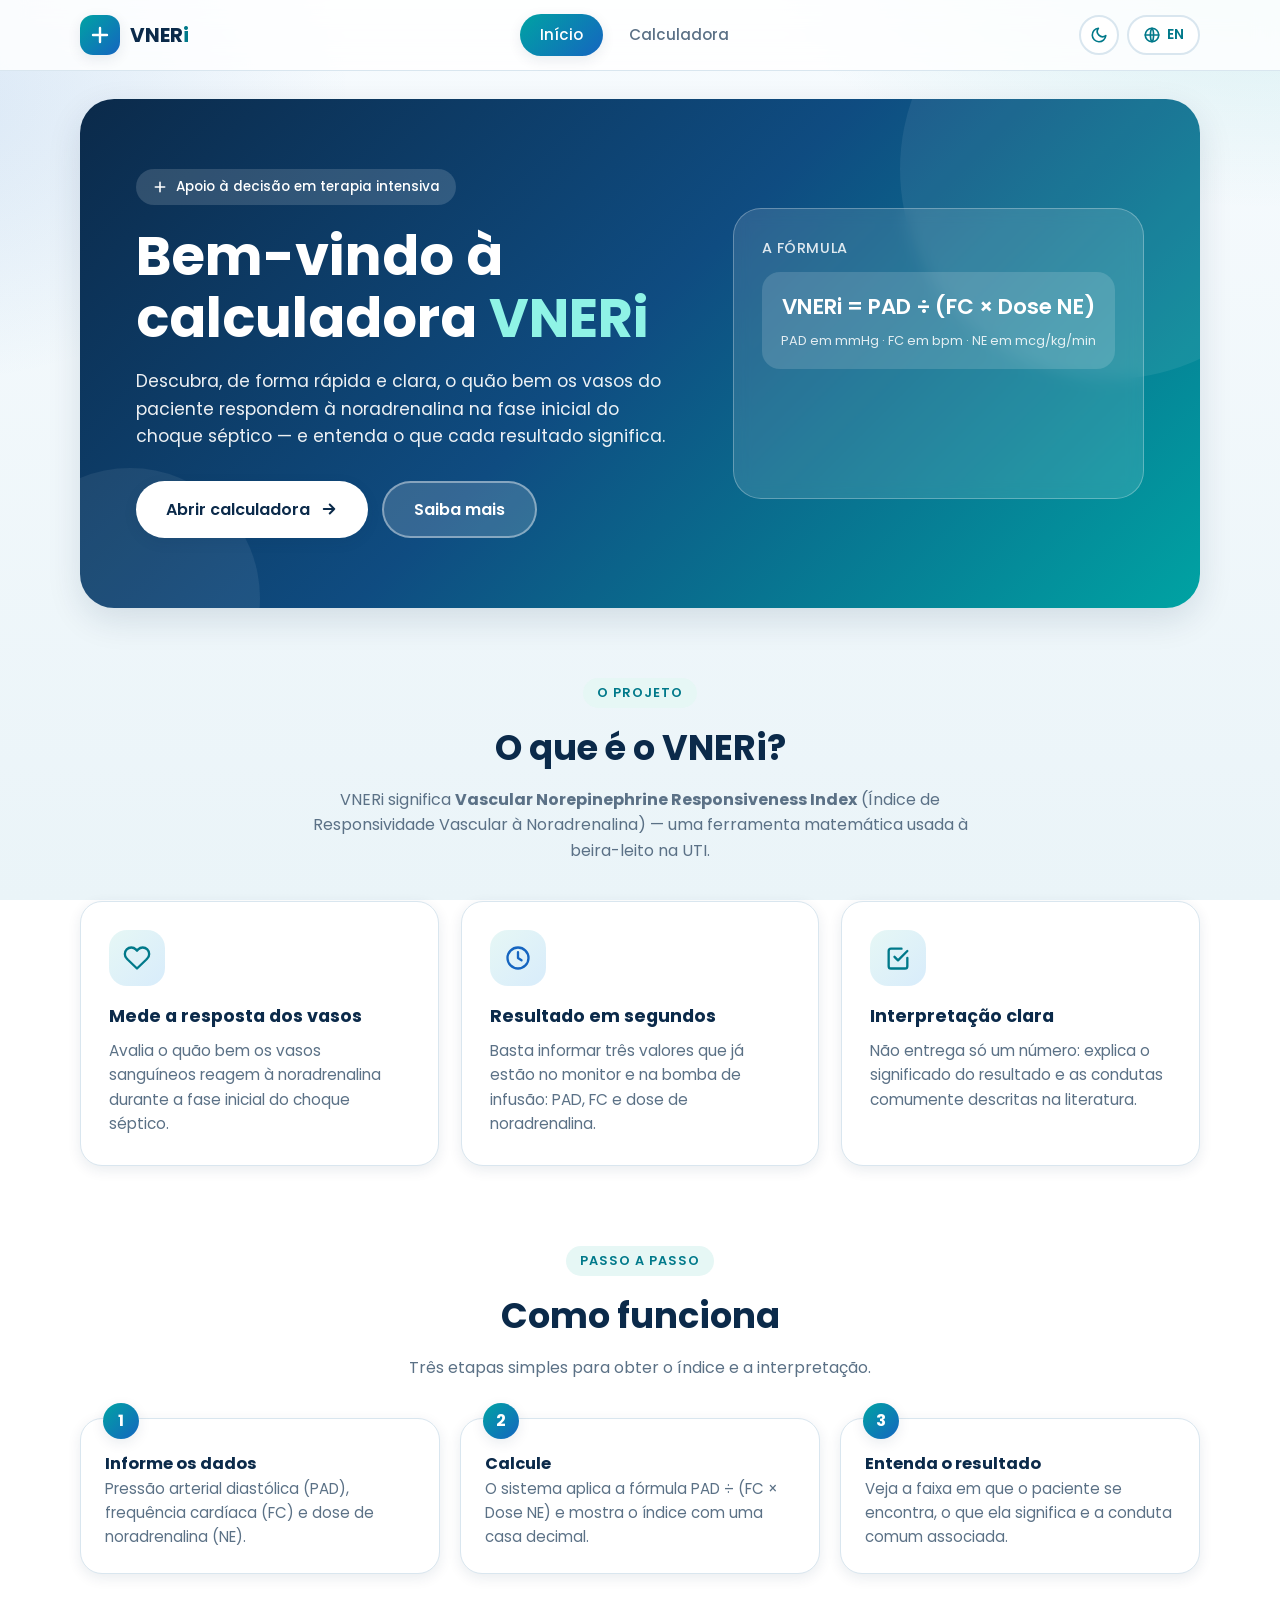
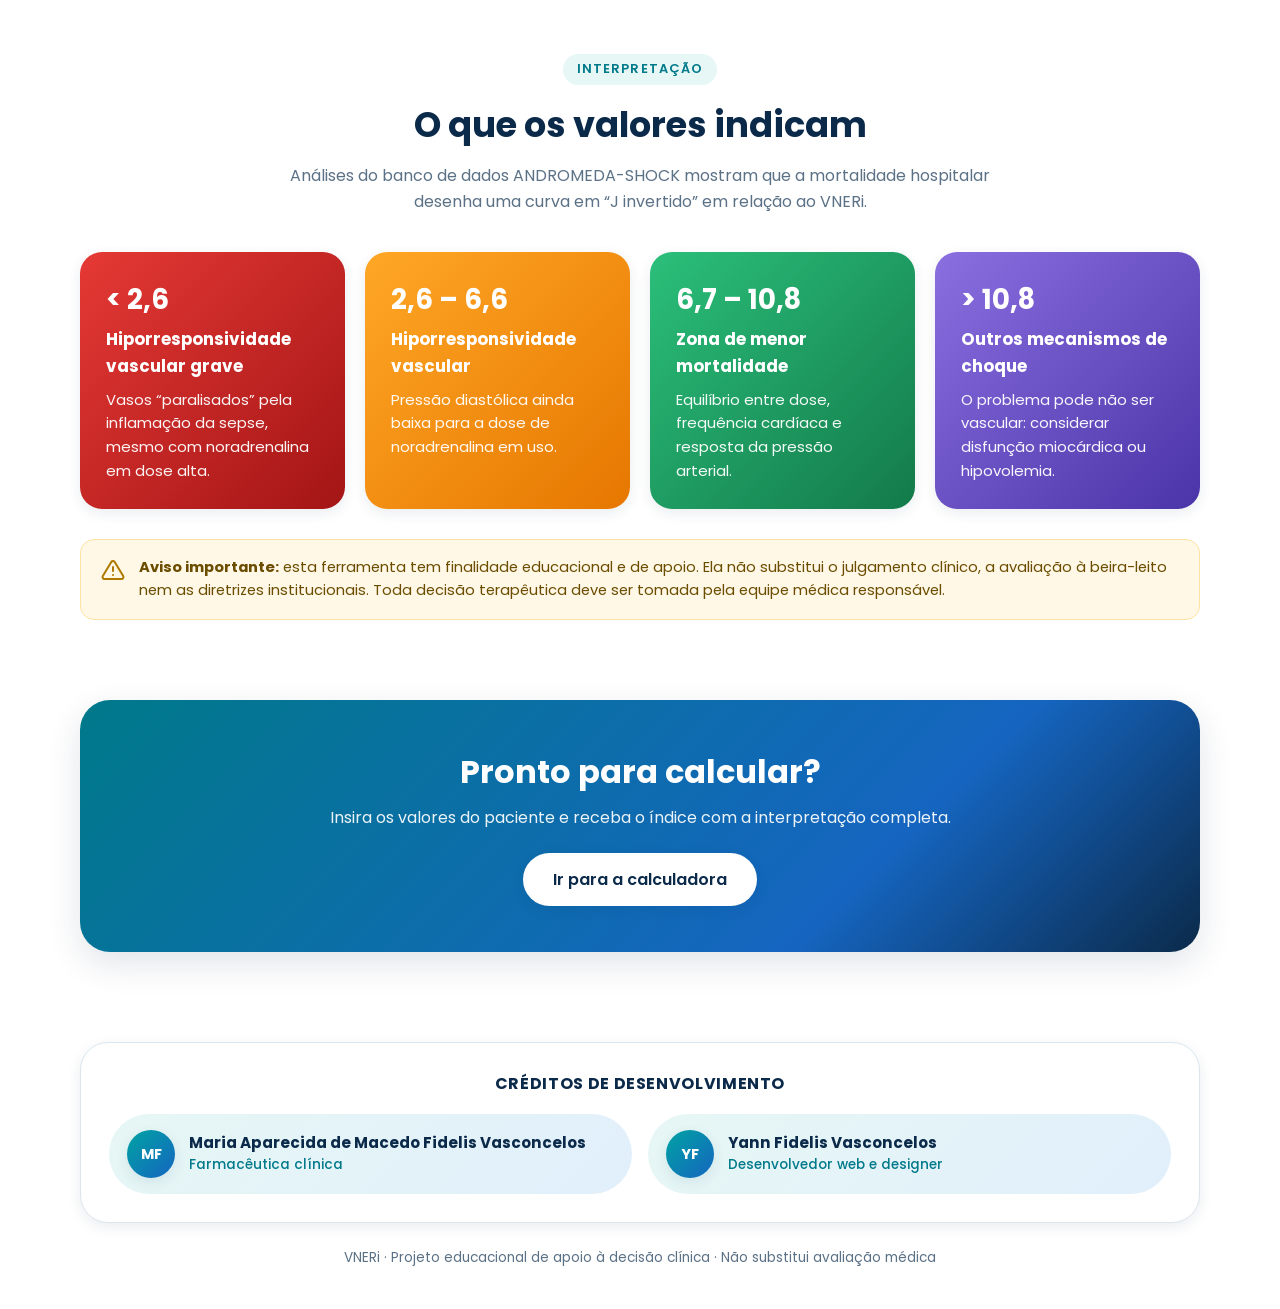
==== index.html @ df19a54a "Add files via upload" ====
<!DOCTYPE html>
<html lang="pt-BR">
<head>
  <meta charset="UTF-8">
  <meta name="viewport" content="width=device-width, initial-scale=1">
  <title data-i18n="title.index">VNERi — Índice de Responsividade Vascular à Noradrenalina</title>
  <meta name="description" content="Calculadora VNERi / VNERi calculator">
  <script>
    try {
      var th = localStorage.getItem('vneri-theme');
      if (!th) th = window.matchMedia('(prefers-color-scheme: dark)').matches ? 'dark' : 'light';
      document.documentElement.dataset.theme = th;
    } catch (e) {}
  </script>
  <link rel="preconnect" href="https://fonts.googleapis.com">
  <link href="https://fonts.googleapis.com/css2?family=Poppins:wght@400;500;600;700&display=swap" rel="stylesheet">
  <link rel="stylesheet" href="style.css">
</head>
<body>

<header class="nav">
  <div class="container nav-inner">
    <a href="index.html" class="brand" data-i18n-aria="brand.aria" aria-label="VNERi - início">
      <div class="brand-logo">
        <svg viewBox="0 0 24 24" fill="none" stroke="#fff" stroke-width="2.4" stroke-linecap="round" stroke-linejoin="round"><path d="M12 5v14M5 12h14"/></svg>
      </div>
      <span>VNER<em>i</em></span>
    </a>
    <nav class="nav-links">
      <a href="index.html" class="active" data-i18n="nav.home">Início</a>
      <a href="calculadora.html" data-i18n="nav.calc">Calculadora</a>
    </nav>
    <div class="nav-tools">
      <button type="button" class="tool-btn" id="theme-toggle" aria-label="Ativar modo escuro">
        <svg class="i-moon" viewBox="0 0 24 24" fill="none" stroke="currentColor" stroke-width="2.2" stroke-linecap="round" stroke-linejoin="round"><path d="M21 12.8A9 9 0 1 1 11.2 3a7 7 0 0 0 9.8 9.8z"/></svg>
        <svg class="i-sun" viewBox="0 0 24 24" fill="none" stroke="currentColor" stroke-width="2.2" stroke-linecap="round" stroke-linejoin="round"><circle cx="12" cy="12" r="4"/><path d="M12 2v2M12 20v2M4.9 4.9l1.4 1.4M17.7 17.7l1.4 1.4M2 12h2M20 12h2M4.9 19.1l1.4-1.4M17.7 6.3l1.4-1.4"/></svg>
      </button>
      <button type="button" class="tool-btn" id="lang-toggle" aria-label="Translate to English">
        <svg viewBox="0 0 24 24" fill="none" stroke="currentColor" stroke-width="2.2" stroke-linecap="round" stroke-linejoin="round"><circle cx="12" cy="12" r="9"/><path d="M3 12h18M12 3c2.8 3 2.8 15 0 18M12 3c-2.8 3-2.8 15 0 18"/></svg>
        <span id="lang-label">EN</span>
      </button>
    </div>
  </div>
</header>

<main class="container">

  <!-- HERO -->
  <section class="hero">
    <div class="hero-grid">
      <div>
        <span class="eyebrow">
          <svg width="16" height="16" viewBox="0 0 24 24" fill="none" stroke="#fff" stroke-width="2.4" stroke-linecap="round"><path d="M12 5v14M5 12h14"/></svg>
          <span data-i18n="hero.eyebrow">Apoio à decisão em terapia intensiva</span>
        </span>
        <h1 data-i18n-html="hero.title">Bem-vindo à calculadora <span>VNERi</span></h1>
        <p data-i18n="hero.text">Descubra, de forma rápida e clara, o quão bem os vasos do paciente respondem à noradrenalina na fase inicial do choque séptico — e entenda o que cada resultado significa.</p>
        <div class="hero-actions">
          <a href="calculadora.html" class="btn btn-light">
            <span data-i18n="hero.btnCalc">Abrir calculadora</span>
            <svg width="18" height="18" viewBox="0 0 24 24" fill="none" stroke="currentColor" stroke-width="2.6" stroke-linecap="round" stroke-linejoin="round"><path d="M5 12h14M13 6l6 6-6 6"/></svg>
          </a>
          <a href="#como-funciona" class="btn" style="color:#fff;background:rgba(255,255,255,.16);border:2px solid rgba(255,255,255,.4)" data-i18n="hero.btnMore">Saiba mais</a>
        </div>
      </div>

      <div class="hero-card">
        <h3 data-i18n="hero.formulaTitle">A fórmula</h3>
        <div class="formula">
          <span data-i18n="hero.formula">VNERi = PAD ÷ (FC × Dose NE)</span>
          <small data-i18n="hero.units">PAD em mmHg · FC em bpm · NE em mcg/kg/min</small>
        </div>
        <svg class="ecg" viewBox="0 0 300 70" fill="none" stroke="#8ff3e6" stroke-width="3" stroke-linecap="round" stroke-linejoin="round" aria-hidden="true">
          <path d="M0 40 H60 L72 40 L82 12 L96 62 L108 40 H150 L162 40 L172 18 L184 56 L194 40 H300"/>
        </svg>
      </div>
    </div>
  </section>

  <!-- O QUE É -->
  <section class="block" id="o-que-e">
    <div class="section-head">
      <span class="tag" data-i18n="about.tag">O projeto</span>
      <h2 data-i18n="about.title">O que é o VNERi?</h2>
      <p data-i18n-html="about.desc">VNERi significa <strong>Vascular Norepinephrine Responsiveness Index</strong> (Índice de Responsividade Vascular à Noradrenalina) — uma ferramenta matemática usada à beira-leito na UTI.</p>
    </div>
    <div class="cards">
      <article class="card">
        <div class="icon-bubble">
          <svg viewBox="0 0 24 24" fill="none" stroke="#00798a" stroke-width="2" stroke-linecap="round" stroke-linejoin="round"><path d="M20.8 4.6a5.5 5.5 0 0 0-7.8 0L12 5.7l-1-1.1a5.5 5.5 0 0 0-7.8 7.8l1 1.1L12 21l7.8-7.5 1-1.1a5.5 5.5 0 0 0 0-7.8z"/></svg>
        </div>
        <h3 data-i18n="c1.t">Mede a resposta dos vasos</h3>
        <p data-i18n="c1.p">Avalia o quão bem os vasos sanguíneos reagem à noradrenalina durante a fase inicial do choque séptico.</p>
      </article>
      <article class="card">
        <div class="icon-bubble">
          <svg viewBox="0 0 24 24" fill="none" stroke="#1565c0" stroke-width="2" stroke-linecap="round" stroke-linejoin="round"><circle cx="12" cy="12" r="9"/><path d="M12 7v5l3 2"/></svg>
        </div>
        <h3 data-i18n="c2.t">Resultado em segundos</h3>
        <p data-i18n="c2.p">Basta informar três valores que já estão no monitor e na bomba de infusão: PAD, FC e dose de noradrenalina.</p>
      </article>
      <article class="card">
        <div class="icon-bubble">
          <svg viewBox="0 0 24 24" fill="none" stroke="#00798a" stroke-width="2" stroke-linecap="round" stroke-linejoin="round"><path d="M9 11l3 3 8-8"/><path d="M20 12v7a2 2 0 0 1-2 2H6a2 2 0 0 1-2-2V6a2 2 0 0 1 2-2h9"/></svg>
        </div>
        <h3 data-i18n="c3.t">Interpretação clara</h3>
        <p data-i18n="c3.p">Não entrega só um número: explica o significado do resultado e as condutas comumente descritas na literatura.</p>
      </article>
    </div>
  </section>

  <!-- COMO FUNCIONA -->
  <section class="block" id="como-funciona">
    <div class="section-head">
      <span class="tag" data-i18n="how.tag">Passo a passo</span>
      <h2 data-i18n="how.title">Como funciona</h2>
      <p data-i18n="how.desc">Três etapas simples para obter o índice e a interpretação.</p>
    </div>
    <div class="steps">
      <div class="step"><h3 data-i18n="s1.t">Informe os dados</h3><p data-i18n="s1.p">Pressão arterial diastólica (PAD), frequência cardíaca (FC) e dose de noradrenalina (NE).</p></div>
      <div class="step"><h3 data-i18n="s2.t">Calcule</h3><p data-i18n="s2.p">O sistema aplica a fórmula PAD ÷ (FC × Dose NE) e mostra o índice com uma casa decimal.</p></div>
      <div class="step"><h3 data-i18n="s3.t">Entenda o resultado</h3><p data-i18n="s3.p">Veja a faixa em que o paciente se encontra, o que ela significa e a conduta comum associada.</p></div>
    </div>
  </section>

  <!-- FAIXAS -->
  <section class="block" id="faixas">
    <div class="section-head">
      <span class="tag" data-i18n="bands.tag">Interpretação</span>
      <h2 data-i18n="bands.title">O que os valores indicam</h2>
      <p data-i18n="bands.desc">Análises do banco de dados ANDROMEDA-SHOCK mostram que a mortalidade hospitalar desenha uma curva em “J invertido” em relação ao VNERi.</p>
    </div>
    <div class="bands">
      <div class="band red">
        <div class="range" data-i18n="r.grave">&lt; 2,6</div>
        <h3 data-i18n="badge.grave">Hiporresponsividade vascular grave</h3>
        <p data-i18n="bp.grave">Vasos “paralisados” pela inflamação da sepse, mesmo com noradrenalina em dose alta.</p>
      </div>
      <div class="band orange">
        <div class="range" data-i18n="r.baixo">2,6 – 6,6</div>
        <h3 data-i18n="bt.baixo">Hiporresponsividade vascular</h3>
        <p data-i18n="bp.baixo">Pressão diastólica ainda baixa para a dose de noradrenalina em uso.</p>
      </div>
      <div class="band green">
        <div class="range" data-i18n="r.ideal">6,7 – 10,8</div>
        <h3 data-i18n="badge.ideal">Zona de menor mortalidade</h3>
        <p data-i18n="bp.ideal">Equilíbrio entre dose, frequência cardíaca e resposta da pressão arterial.</p>
      </div>
      <div class="band violet">
        <div class="range" data-i18n="r.alto">&gt; 10,8</div>
        <h3 data-i18n="badge.alto">Outros mecanismos de choque</h3>
        <p data-i18n="bp.alto">O problema pode não ser vascular: considerar disfunção miocárdica ou hipovolemia.</p>
      </div>
    </div>

    <div class="disclaimer" role="note">
      <svg viewBox="0 0 24 24" fill="none" stroke="#b07a00" stroke-width="2" stroke-linecap="round" stroke-linejoin="round"><path d="M10.3 3.9 1.8 18a2 2 0 0 0 1.7 3h17a2 2 0 0 0 1.7-3L13.7 3.9a2 2 0 0 0-3.4 0z"/><path d="M12 9v4M12 17h.01"/></svg>
      <p data-i18n-html="disc.index"><strong>Aviso importante:</strong> esta ferramenta tem finalidade educacional e de apoio. Ela não substitui o julgamento clínico, a avaliação à beira-leito nem as diretrizes institucionais. Toda decisão terapêutica deve ser tomada pela equipe médica responsável.</p>
    </div>
  </section>

  <!-- CTA -->
  <section class="cta">
    <h2 data-i18n="cta.t">Pronto para calcular?</h2>
    <p data-i18n="cta.p">Insira os valores do paciente e receba o índice com a interpretação completa.</p>
    <a href="calculadora.html" class="btn btn-light" data-i18n="cta.btn">Ir para a calculadora</a>
  </section>

</main>

<footer>
  <div class="container">
    <div class="credits">
      <h2 data-i18n="credits.title">Créditos de desenvolvimento</h2>
      <div class="credits-grid">
        <div class="person">
          <div class="avatar">MF</div>
          <div>
            <strong>Maria Aparecida de Macedo Fidelis Vasconcelos</strong>
            <span data-i18n="role.pharm">Farmacêutica clínica</span>
          </div>
        </div>
        <div class="person">
          <div class="avatar">YF</div>
          <div>
            <strong>Yann Fidelis Vasconcelos</strong>
            <span data-i18n="role.dev">Desenvolvedor web e designer</span>
          </div>
        </div>
      </div>
    </div>
    <p class="foot-note" data-i18n="foot.note">VNERi · Projeto educacional de apoio à decisão clínica · Não substitui avaliação médica</p>
  </div>
</footer>

<script src="app.js"></script>
</body>
</html>
---- style.css ----
/* ============ VNERi — estilo compartilhado ============ */
:root {
  --navy: #0b2a4a;
  --blue: #1565c0;
  --teal: #00a3a3;
  --teal-dark: #00798a;
  --mint: #e6f7f5;
  --ice: #f2f8fc;
  --text: #17304a;
  --muted: #5b7186;
  --white: #ffffff;
  --line: #d9e6ef;

  --red: #d32f2f;
  --orange: #f08c00;
  --green: #1e9e63;
  --violet: #6a4fc9;

  --radius: 22px;
  --radius-sm: 14px;
  --shadow: 0 12px 34px rgba(11, 42, 74, .12);
  --shadow-sm: 0 4px 14px rgba(11, 42, 74, .09);
}

* { box-sizing: border-box; margin: 0; padding: 0; }
html { scroll-behavior: smooth; }
body {
  font-family: "Poppins", "Segoe UI", system-ui, -apple-system, sans-serif;
  color: var(--text);
  line-height: 1.6;
  background:
    radial-gradient(900px 500px at 100% -10%, rgba(0,163,163,.16), transparent 60%),
    radial-gradient(800px 500px at -10% 10%, rgba(21,101,192,.14), transparent 60%),
    linear-gradient(180deg, #f7fbfe 0%, #eaf4f8 100%);
  background-attachment: fixed;
  min-height: 100vh;
}
img, svg { max-width: 100%; display: block; }
a { color: inherit; text-decoration: none; }
.container { width: min(1120px, 100% - 40px); margin-inline: auto; }

/* ---------- Navegação ---------- */
.nav {
  position: sticky; top: 0; z-index: 50;
  background: rgba(255,255,255,.82);
  backdrop-filter: blur(12px);
  border-bottom: 1px solid var(--line);
}
.nav-inner { display: flex; align-items: center; justify-content: space-between; height: 70px; gap: 16px; }
.brand { display: flex; align-items: center; gap: 10px; font-weight: 700; font-size: 1.25rem; color: var(--navy); }
.brand-logo {
  width: 40px; height: 40px; border-radius: 13px;
  background: linear-gradient(135deg, var(--teal), var(--blue));
  display: grid; place-items: center; box-shadow: var(--shadow-sm);
}
.brand-logo svg { width: 24px; height: 24px; }
.brand span em { font-style: normal; color: var(--teal-dark); }
.nav-links { display: flex; gap: 6px; }
.nav-links a {
  padding: 9px 20px; border-radius: 999px; font-weight: 500; font-size: .95rem; color: var(--muted);
  transition: .2s;
}
.nav-links a:hover { background: var(--mint); color: var(--teal-dark); }
.nav-links a.active { background: linear-gradient(135deg, var(--teal), var(--blue)); color: #fff; box-shadow: var(--shadow-sm); }

/* ---------- Botões ---------- */
.btn {
  display: inline-flex; align-items: center; justify-content: center; gap: 10px;
  padding: 14px 30px; border: 0; border-radius: 999px; cursor: pointer;
  font: 600 1rem "Poppins", "Segoe UI", sans-serif; transition: transform .15s, box-shadow .2s, filter .2s;
}
.btn:hover { transform: translateY(-2px); }
.btn:active { transform: translateY(0); }
.btn:focus-visible { outline: 3px solid rgba(0,163,163,.45); outline-offset: 3px; }
.btn-primary { color: #fff; background: linear-gradient(135deg, var(--teal) 0%, var(--blue) 100%); box-shadow: 0 10px 24px rgba(21,101,192,.32); }
.btn-primary:hover { filter: brightness(1.07); box-shadow: 0 14px 28px rgba(21,101,192,.38); }
.btn-ghost { color: var(--teal-dark); background: #fff; border: 2px solid var(--teal); }
.btn-ghost:hover { background: var(--mint); }
.btn-light { color: var(--navy); background: #fff; box-shadow: var(--shadow-sm); }

/* ---------- Hero ---------- */
.hero {
  position: relative; overflow: hidden; color: #fff; margin-top: 28px;
  border-radius: 34px;
  background: linear-gradient(135deg, #0b2a4a 0%, #0f4c81 48%, #00a3a3 100%);
  box-shadow: var(--shadow);
}
.hero::before, .hero::after { content: ""; position: absolute; border-radius: 50%; background: rgba(255,255,255,.07); }
.hero::before { width: 420px; height: 420px; right: -120px; top: -140px; }
.hero::after { width: 260px; height: 260px; left: -80px; bottom: -120px; }
.hero-grid { position: relative; z-index: 1; display: grid; grid-template-columns: 1.15fr .85fr; gap: 40px; align-items: center; padding: 70px 56px; }
.eyebrow { display: inline-flex; align-items: center; gap: 8px; background: rgba(255,255,255,.15); padding: 7px 16px; border-radius: 999px; font-size: .85rem; font-weight: 500; margin-bottom: 20px; }
.hero h1 { font-size: clamp(2rem, 4.6vw, 3.4rem); line-height: 1.15; font-weight: 700; margin-bottom: 18px; }
.hero h1 span { color: #8ff3e6; }
.hero p { font-size: 1.08rem; opacity: .92; max-width: 540px; margin-bottom: 30px; }
.hero-actions { display: flex; flex-wrap: wrap; gap: 14px; }
.hero-card {
  background: rgba(255,255,255,.12); border: 1px solid rgba(255,255,255,.28);
  border-radius: 28px; padding: 28px; backdrop-filter: blur(8px);
}
.hero-card h3 { font-size: .9rem; font-weight: 500; opacity: .85; margin-bottom: 12px; letter-spacing: .04em; text-transform: uppercase; }
.formula { font-size: 1.35rem; font-weight: 600; text-align: center; padding: 18px 10px; background: rgba(255,255,255,.14); border-radius: 18px; }
.formula small { display: block; font-size: .8rem; font-weight: 400; opacity: .85; margin-top: 6px; }
.ecg { margin-top: 18px; }
.ecg path { stroke-dasharray: 600; stroke-dashoffset: 600; animation: draw 3.2s linear infinite; }
@keyframes draw { to { stroke-dashoffset: 0; } }

/* ---------- Seções ---------- */
section.block { padding: 70px 0 10px; }
.section-head { text-align: center; max-width: 700px; margin: 0 auto 38px; }
.section-head h2 { font-size: clamp(1.6rem, 3vw, 2.2rem); color: var(--navy); margin-bottom: 10px; }
.section-head p { color: var(--muted); }
.tag { display: inline-block; font-size: .8rem; font-weight: 600; letter-spacing: .08em; text-transform: uppercase; color: var(--teal-dark); background: var(--mint); padding: 5px 14px; border-radius: 999px; margin-bottom: 12px; }

.cards { display: grid; grid-template-columns: repeat(auto-fit, minmax(240px, 1fr)); gap: 22px; }
.card {
  background: #fff; border-radius: var(--radius); padding: 28px; box-shadow: var(--shadow-sm);
  border: 1px solid var(--line); transition: transform .2s, box-shadow .2s;
}
.card:hover { transform: translateY(-4px); box-shadow: var(--shadow); }
.icon-bubble { width: 56px; height: 56px; border-radius: 18px; display: grid; place-items: center; margin-bottom: 16px; background: linear-gradient(135deg, var(--mint), #d8ecfb); }
.icon-bubble svg { width: 28px; height: 28px; }
.card h3 { font-size: 1.1rem; color: var(--navy); margin-bottom: 8px; }
.card p { color: var(--muted); font-size: .96rem; }

/* faixas de interpretação */
.bands { display: grid; grid-template-columns: repeat(auto-fit, minmax(230px, 1fr)); gap: 20px; }
.band { border-radius: var(--radius); padding: 26px; color: #fff; box-shadow: var(--shadow-sm); }
.band .range { font-size: 1.7rem; font-weight: 700; }
.band h3 { font-size: 1.05rem; margin: 4px 0 8px; }
.band p { font-size: .93rem; opacity: .95; }
.band.red { background: linear-gradient(135deg, #e53935, #a31515); }
.band.orange { background: linear-gradient(135deg, #ffa726, #e67700); }
.band.green { background: linear-gradient(135deg, #2bbf7a, #137a4a); }
.band.violet { background: linear-gradient(135deg, #8a6fe0, #4b34a8); }

/* passos */
.steps { display: grid; grid-template-columns: repeat(auto-fit, minmax(220px, 1fr)); gap: 20px; counter-reset: s; }
.step { background: #fff; border-radius: var(--radius); padding: 26px 24px 24px; border: 1px solid var(--line); position: relative; box-shadow: var(--shadow-sm); }
.step::before {
  counter-increment: s; content: counter(s);
  position: absolute; top: -16px; left: 22px; width: 36px; height: 36px; border-radius: 50%;
  background: linear-gradient(135deg, var(--teal), var(--blue)); color: #fff; font-weight: 700; display: grid; place-items: center;
  box-shadow: var(--shadow-sm);
}
.step h3 { margin-top: 6px; font-size: 1.02rem; color: var(--navy); }
.step p { color: var(--muted); font-size: .94rem; }

.cta {
  margin: 70px 0 0; border-radius: 30px; padding: 46px 30px; text-align: center; color: #fff;
  background: linear-gradient(135deg, var(--teal-dark), var(--blue) 70%, var(--navy));
  box-shadow: var(--shadow);
}
.cta h2 { font-size: clamp(1.4rem, 3vw, 2rem); margin-bottom: 8px; }
.cta p { opacity: .92; margin-bottom: 22px; }

.disclaimer {
  margin-top: 30px; display: flex; gap: 14px; align-items: flex-start;
  background: #fff8e6; border: 1px solid #ffe2a1; border-radius: var(--radius-sm); padding: 16px 20px; color: #6b4d00; font-size: .92rem;
}
.disclaimer svg { flex: 0 0 24px; width: 24px; height: 24px; margin-top: 2px; }

footer { margin-top: 60px; padding: 30px 0 40px; text-align: center; color: var(--muted); font-size: .9rem; }

/* ============ Página da calculadora ============ */
.page-title { text-align: center; padding: 46px 0 28px; }
.page-title h1 { font-size: clamp(1.7rem, 3.6vw, 2.5rem); color: var(--navy); }
.page-title p { color: var(--muted); max-width: 640px; margin: 8px auto 0; }

.calc-layout { display: grid; grid-template-columns: .9fr 1.1fr; gap: 26px; align-items: start; }
.panel { background: #fff; border-radius: 28px; padding: 32px; box-shadow: var(--shadow); border: 1px solid var(--line); }
.panel h2 { font-size: 1.2rem; color: var(--navy); display: flex; align-items: center; gap: 10px; margin-bottom: 4px; }
.panel .sub { color: var(--muted); font-size: .92rem; margin-bottom: 22px; }

.field { margin-bottom: 20px; }
.field label { display: flex; justify-content: space-between; align-items: baseline; font-weight: 600; font-size: .95rem; color: var(--navy); margin-bottom: 7px; }
.field label small { font-weight: 400; color: var(--muted); }
.input-wrap { position: relative; }
.input-wrap input {
  width: 100%; padding: 15px 80px 15px 20px; font: 600 1.1rem "Poppins", sans-serif; color: var(--navy);
  border: 2px solid var(--line); border-radius: 999px; background: var(--ice); transition: .2s;
}
.input-wrap input:focus { outline: none; border-color: var(--teal); background: #fff; box-shadow: 0 0 0 5px rgba(0,163,163,.15); }
.input-wrap input.invalid { border-color: var(--red); background: #fff5f5; }
.input-wrap .unit { position: absolute; right: 8px; top: 50%; transform: translateY(-50%); background: linear-gradient(135deg, var(--mint), #d8ecfb); color: var(--teal-dark); font-weight: 600; font-size: .8rem; padding: 7px 14px; border-radius: 999px; pointer-events: none; }
.hint { font-size: .8rem; color: var(--muted); margin: 6px 0 0 14px; }
.error { font-size: .82rem; color: var(--red); margin: 6px 0 0 14px; display: none; font-weight: 500; }
.error.show { display: block; }

.btn-row { display: flex; flex-wrap: wrap; gap: 12px; margin-top: 8px; }
.btn-row .btn { flex: 1 1 150px; }

.formula-chip {
  margin-top: 24px; padding: 16px 18px; border-radius: var(--radius-sm);
  background: linear-gradient(135deg, var(--mint), #e1effb); color: var(--navy); font-size: .92rem;
}
.formula-chip strong { display: block; margin-bottom: 4px; }

/* resultado */
.result-empty { text-align: center; padding: 50px 10px; color: var(--muted); }
.result-empty svg { width: 90px; height: 90px; margin: 0 auto 14px; opacity: .8; }

#result { display: none; }
#result.show { display: block; animation: pop .45s ease; }
@keyframes pop { from { opacity: 0; transform: translateY(14px); } to { opacity: 1; transform: none; } }

.score-card {
  --c1: var(--teal); --c2: var(--blue);
  border-radius: 26px; padding: 28px; color: #fff; text-align: center;
  background: linear-gradient(135deg, var(--c1), var(--c2)); box-shadow: var(--shadow-sm);
}
.score-label { font-size: .85rem; letter-spacing: .1em; text-transform: uppercase; opacity: .9; }
.score-value { font-size: clamp(3.4rem, 10vw, 5rem); font-weight: 700; line-height: 1.1; }
.score-badge { display: inline-flex; align-items: center; gap: 10px; margin-top: 6px; background: rgba(255,255,255,.22); padding: 9px 20px; border-radius: 999px; font-weight: 600; }
.score-badge svg { width: 22px; height: 22px; }
.score-card.red    { --c1: #e53935; --c2: #9c1212; }
.score-card.orange { --c1: #ffa726; --c2: #e06c00; }
.score-card.green  { --c1: #2bbf7a; --c2: #0f7444; }
.score-card.violet { --c1: #8a6fe0; --c2: #46309e; }

/* régua */
.gauge { margin: 30px 6px 8px; position: relative; }
.gauge-bar { display: flex; height: 18px; border-radius: 999px; overflow: hidden; box-shadow: inset 0 0 0 1px rgba(0,0,0,.05); }
.gauge-bar i { display: block; height: 100%; }
.g-red { background: linear-gradient(90deg, #e53935, #ef6c00); }
.g-orange { background: linear-gradient(90deg, #ffa726, #f6c343); }
.g-green { background: linear-gradient(90deg, #2bbf7a, #1e9e63); }
.g-violet { background: linear-gradient(90deg, #8a6fe0, #5b3fc4); }
.pointer { position: absolute; top: -12px; width: 0; transition: left .7s cubic-bezier(.2,.9,.3,1); }
.pointer::before { content: ""; position: absolute; left: -11px; top: 0; border: 11px solid transparent; border-top: 15px solid var(--navy); }
.ticks { position: relative; height: 26px; margin-top: 6px; font-size: .78rem; color: var(--muted); font-weight: 500; }
.ticks span { position: absolute; transform: translateX(-50%); white-space: nowrap; }
.legend { display: flex; flex-wrap: wrap; gap: 8px 16px; margin-top: 14px; font-size: .8rem; color: var(--muted); }
.legend span { display: inline-flex; align-items: center; gap: 6px; }
.legend b { width: 12px; height: 12px; border-radius: 50%; display: inline-block; }

/* feedback */
.feedback { margin-top: 24px; display: grid; gap: 14px; }
.fb {
  border-radius: var(--radius-sm); padding: 18px 20px; background: var(--ice); border: 1px solid var(--line);
  border-left: 6px solid var(--teal);
}
.fb h3 { font-size: .98rem; color: var(--navy); display: flex; align-items: center; gap: 8px; margin-bottom: 6px; }
.fb h3 svg { width: 20px; height: 20px; flex: 0 0 20px; }
.fb p, .fb li { font-size: .94rem; color: var(--text); }
.fb ul { margin: 6px 0 0 20px; }
.fb.warn { background: #fff8e6; border-color: #ffe2a1; border-left-color: var(--orange); }
.fb.alert { background: #fff1f1; border-color: #ffd0d0; border-left-color: var(--red); }
.fb.ok { background: #effaf4; border-color: #c4ecd6; border-left-color: var(--green); }

.summary { display: grid; grid-template-columns: repeat(3, 1fr); gap: 10px; margin-top: 22px; }
.summary div { background: var(--ice); border-radius: var(--radius-sm); padding: 12px; text-align: center; border: 1px solid var(--line); }
.summary small { display: block; color: var(--muted); font-size: .74rem; text-transform: uppercase; letter-spacing: .05em; }
.summary b { font-size: 1.1rem; color: var(--navy); }

/* ---------- Indicador de vasopressina ---------- */
.vaso {
  margin-top: 16px; display: flex; align-items: center; gap: 16px;
  padding: 16px 20px; border-radius: 999px; border: 2px solid transparent;
}
.vaso .vaso-icon { flex: 0 0 46px; width: 46px; height: 46px; border-radius: 50%; display: grid; place-items: center; color: #fff; }
.vaso .vaso-icon svg { width: 26px; height: 26px; }
.vaso .vaso-text small { display: block; font-size: .72rem; letter-spacing: .08em; text-transform: uppercase; font-weight: 600; opacity: .8; }
.vaso .vaso-text strong { display: block; font-size: 1.05rem; line-height: 1.25; }
.vaso .vaso-text span { display: block; font-size: .86rem; margin-top: 2px; }
.vaso.yes { background: linear-gradient(135deg, #fff1f1, #ffe0e0); border-color: #f2a5a5; color: #7a1010; }
.vaso.yes .vaso-icon { background: linear-gradient(135deg, #e53935, #a31515); }
.vaso.no { background: linear-gradient(135deg, #effaf4, #dff3e8); border-color: #b5e3c9; color: #0d5c37; }
.vaso.no .vaso-icon { background: linear-gradient(135deg, #2bbf7a, #137a4a); }

/* ---------- Créditos ---------- */
.credits {
  background: #fff; border: 1px solid var(--line); border-radius: 28px; padding: 28px;
  box-shadow: var(--shadow-sm); text-align: left; margin-bottom: 24px;
}
.credits h2 { font-size: 1rem; color: var(--navy); text-align: center; margin-bottom: 18px; letter-spacing: .04em; text-transform: uppercase; }
.credits-grid { display: grid; grid-template-columns: repeat(auto-fit, minmax(260px, 1fr)); gap: 16px; }
.person { display: flex; align-items: center; gap: 14px; padding: 16px 18px; border-radius: 999px; background: linear-gradient(135deg, var(--mint), #e1effb); }
.person strong { display: block; color: var(--navy); font-size: .95rem; line-height: 1.3; }
.person span { color: var(--teal-dark); font-size: .85rem; font-weight: 500; }
.avatar { flex: 0 0 48px; width: 48px; height: 48px; border-radius: 50%; background: linear-gradient(135deg, var(--teal), var(--blue)); color: #fff; font-weight: 700; display: grid; place-items: center; box-shadow: var(--shadow-sm); }
.foot-note { font-size: .85rem; }

/* ---------- Botões de tema e idioma ---------- */
.nav-tools { display: flex; align-items: center; gap: 8px; }
.tool-btn {
  display: inline-flex; align-items: center; justify-content: center; gap: 6px;
  height: 40px; min-width: 40px; padding: 0 14px; border-radius: 999px; cursor: pointer;
  border: 2px solid var(--line); background: #fff; color: var(--teal-dark);
  font: 600 .85rem "Poppins", "Segoe UI", sans-serif; transition: .2s;
}
.tool-btn svg { width: 18px; height: 18px; }
.tool-btn:hover { border-color: var(--teal); background: var(--mint); transform: translateY(-1px); }
.tool-btn:focus-visible { outline: 3px solid rgba(0,163,163,.45); outline-offset: 2px; }
#theme-toggle { padding: 0; width: 40px; }
.i-sun { display: none; }
html[data-theme="dark"] .i-sun { display: inline; }
html[data-theme="dark"] .i-moon { display: none; }
.legend i { font-style: normal; }

/* ---------- Modo escuro ---------- */
html[data-theme="dark"] {
  color-scheme: dark;
  --navy: #e8f2fb;
  --text: #d3e2ee;
  --muted: #9bb2c6;
  --ice: #12263b;
  --mint: #12383d;
  --line: #264560;
  --teal-dark: #4fd9d2;
  --shadow: 0 12px 34px rgba(0,0,0,.45);
  --shadow-sm: 0 4px 14px rgba(0,0,0,.35);
}
html[data-theme="dark"] body {
  background:
    radial-gradient(900px 500px at 100% -10%, rgba(0,163,163,.2), transparent 60%),
    radial-gradient(800px 500px at -10% 10%, rgba(21,101,192,.24), transparent 60%),
    linear-gradient(180deg, #07131f 0%, #0a1b2b 100%);
  background-attachment: fixed;
}
html[data-theme="dark"] .nav { background: rgba(8,22,36,.86); }
html[data-theme="dark"] .card,
html[data-theme="dark"] .step,
html[data-theme="dark"] .panel,
html[data-theme="dark"] .credits { background: #0f2236; }
html[data-theme="dark"] .tool-btn { background: #0f2236; }
html[data-theme="dark"] .btn-ghost { background: transparent; color: var(--teal-dark); border-color: var(--teal); }
html[data-theme="dark"] .btn-ghost:hover { background: var(--mint); }
html[data-theme="dark"] .btn-light { background: #fff; color: #0b2a4a; }
html[data-theme="dark"] .input-wrap input:focus { background: #0b1b2c; }
html[data-theme="dark"] .input-wrap input.invalid { background: #2a1416; }
html[data-theme="dark"] .icon-bubble,
html[data-theme="dark"] .input-wrap .unit,
html[data-theme="dark"] .formula-chip,
html[data-theme="dark"] .person { background: linear-gradient(135deg, #12383d, #13304d); }
html[data-theme="dark"] .error { color: #ff8a80; }
html[data-theme="dark"] .fb.warn { background: #2b2410; border-color: #6b5316; }
html[data-theme="dark"] .fb.alert { background: #2c1517; border-color: #6e2a2e; }
html[data-theme="dark"] .fb.ok { background: #102a1e; border-color: #245c40; }
html[data-theme="dark"] .disclaimer { background: #2b2410; border-color: #6b5316; color: #f3d98a; }
html[data-theme="dark"] .vaso.yes { background: linear-gradient(135deg, #2c1517, #3a1a1d); border-color: #8a3a3f; color: #ffc9c9; }
html[data-theme="dark"] .vaso.no { background: linear-gradient(135deg, #102a1e, #143524); border-color: #2f7a52; color: #b8f0d1; }
html[data-theme="dark"] .cta { background: linear-gradient(135deg, #0a5a66, #134b87 70%, #0b2a4a); }

/* ---------- Responsivo ---------- */
@media (max-width: 900px) {
  .hero-grid { grid-template-columns: 1fr; padding: 48px 28px; }
  .calc-layout { grid-template-columns: 1fr; }
}
@media (max-width: 560px) {
  .container { width: min(1120px, 100% - 28px); }
  .nav-inner { height: auto; flex-wrap: wrap; padding: 10px 0; row-gap: 8px; }
  .brand { order: 1; font-size: 1.1rem; }
  .nav-tools { order: 2; margin-left: auto; }
  .nav-links { order: 3; width: 100%; justify-content: center; }
  .nav-links a { padding: 8px 18px; font-size: .88rem; }
  .panel { padding: 22px 18px; border-radius: 24px; }
  .hero { border-radius: 26px; }
  .summary { grid-template-columns: 1fr; }
  .vaso { border-radius: 26px; }
  .person { border-radius: 26px; }
  .btn { width: 100%; }
  .hero-actions .btn { width: 100%; }
}
@media (prefers-reduced-motion: reduce) {
  * { animation: none !important; transition: none !important; }
  .ecg path { stroke-dashoffset: 0; }
}
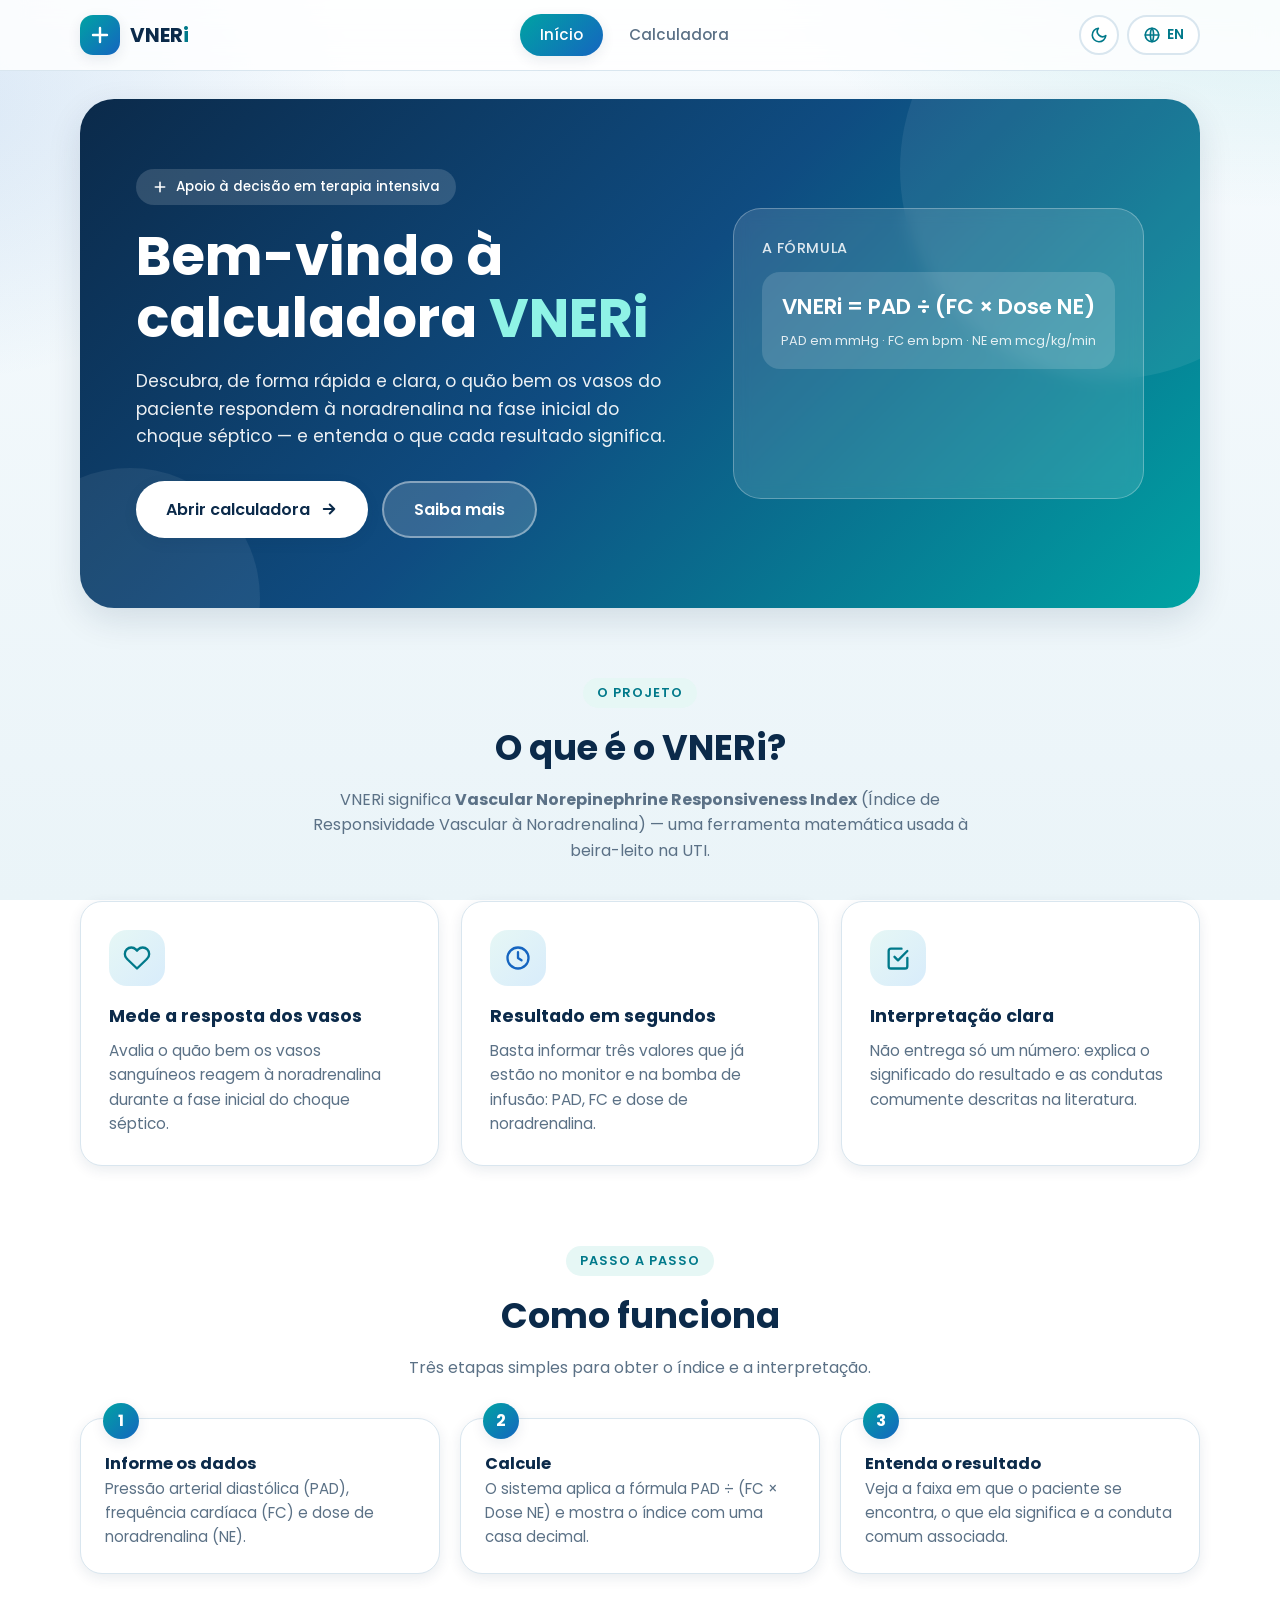
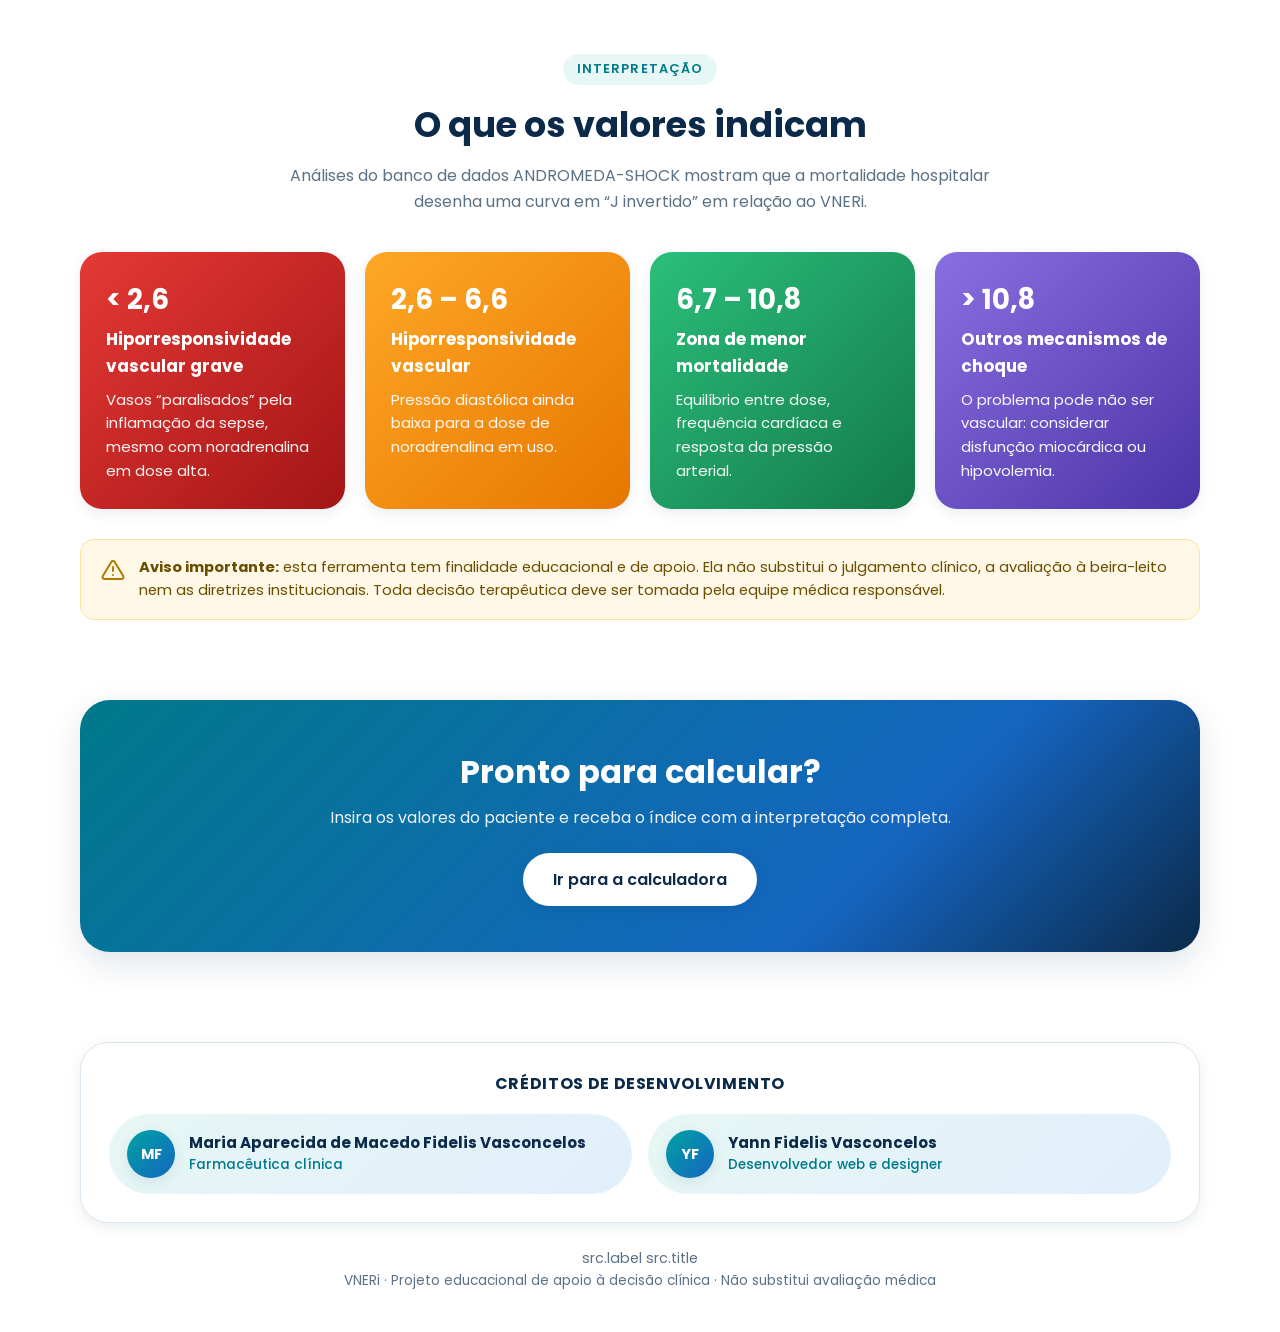
==== commit 2ec40dd3: "Update index.html" ====
--- a/index.html
+++ b/index.html
@@ -5,6 +5,15 @@
   <meta name="viewport" content="width=device-width, initial-scale=1">
   <title data-i18n="title.index">VNERi — Índice de Responsividade Vascular à Noradrenalina</title>
   <meta name="description" content="Calculadora VNERi / VNERi calculator">
+  <!-- App instalável (PWA) -->
+  <link rel="manifest" href="manifest.webmanifest">
+  <meta name="theme-color" content="#0b2a4a">
+  <meta name="mobile-web-app-capable" content="yes">
+  <meta name="apple-mobile-web-app-capable" content="yes">
+  <meta name="apple-mobile-web-app-title" content="VNERi">
+  <meta name="apple-mobile-web-app-status-bar-style" content="default">
+  <link rel="apple-touch-icon" href="icons/apple-touch-icon.png">
+  <link rel="icon" type="image/png" sizes="32x32" href="icons/favicon-32.png">
   <script>
     try {
       var th = localStorage.getItem('vneri-theme');
@@ -189,10 +198,14 @@
         </div>
       </div>
     </div>
+    <p class="source">
+      <span data-i18n="src.label">Estudo de referência:</span>
+      <a href="https://pmc.ncbi.nlm.nih.gov/articles/PMC11937472/" target="_blank" rel="noopener noreferrer" data-i18n="src.title">Ability of diastolic arterial pressure to better characterize the severity of septic shock when adjusted for heart rate and norepinephrine dose</a>
+    </p>
     <p class="foot-note" data-i18n="foot.note">VNERi · Projeto educacional de apoio à decisão clínica · Não substitui avaliação médica</p>
   </div>
 </footer>
 
 <script src="app.js"></script>
 </body>
-</html>+</html>
